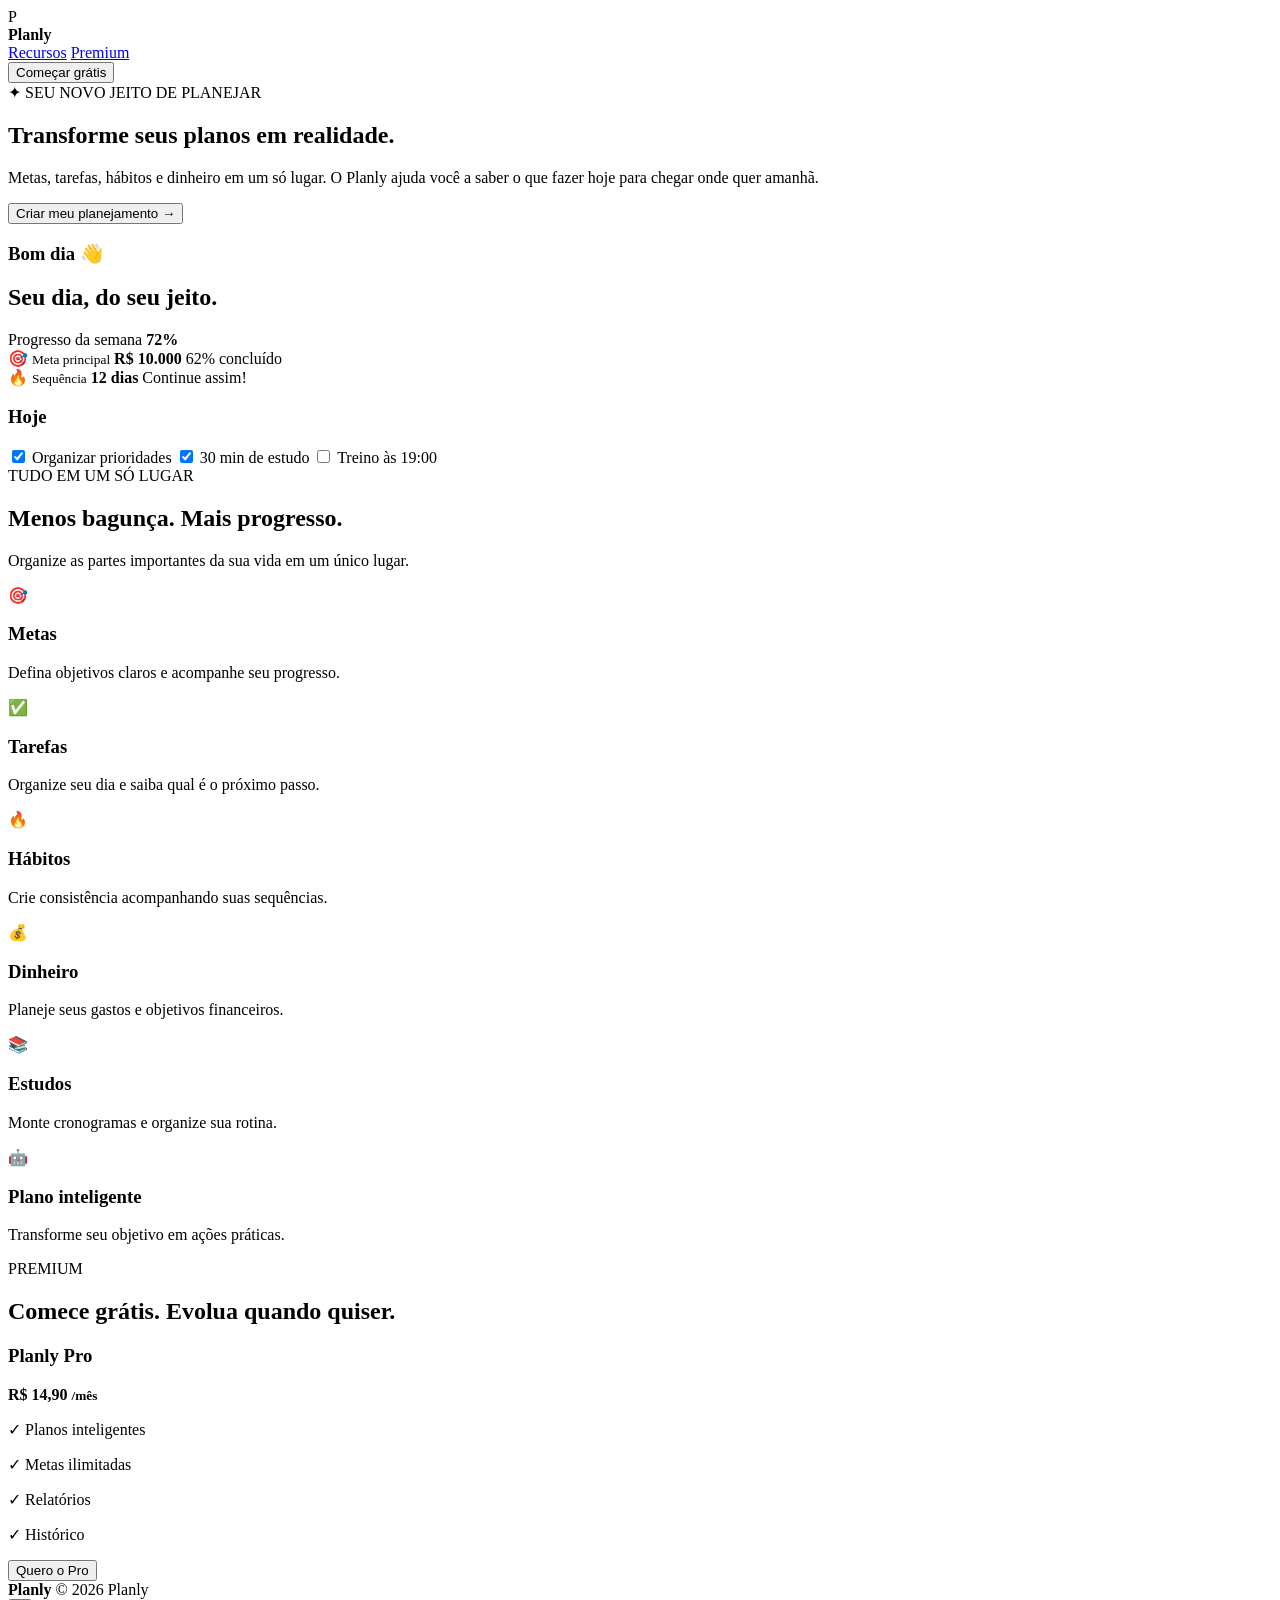
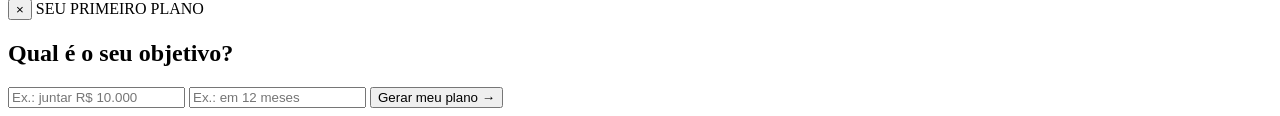
==== index.html @ 81fe8fd7 "Create index.html <!DOCTYPE html> <html lang="pt-BR"> <head>   <meta charset="UTF-8">   <meta na" ====
<!DOCTYPE html>
<html lang="pt-BR">
<head>
  <meta charset="UTF-8">
  <meta name="viewport" content="width=device-width, initial-scale=1.0">
  <title>Planly — Organize. Planeje. Conquiste.</title>
  <link rel="stylesheet" href="style.css">
</head>

<body>

<header>
  <div class="logo">P</div>
  <strong>Planly</strong>

  <nav>
    <a href="#recursos">Recursos</a>
    <a href="#premium">Premium</a>
  </nav>

  <button onclick="abrirPlanner()">Começar grátis</button>
</header>

<section class="hero">

  <div>
    <span class="tag">✦ SEU NOVO JEITO DE PLANEJAR</span>

    <h1>
      Transforme seus planos em
      <span>realidade.</span>
    </h1>

    <p>
      Metas, tarefas, hábitos e dinheiro em um só lugar.
      O Planly ajuda você a saber o que fazer hoje
      para chegar onde quer amanhã.
    </p>

    <button onclick="abrirPlanner()">
      Criar meu planejamento →
    </button>
  </div>

  <div class="dashboard">

    <h3>Bom dia 👋</h3>
    <h2>Seu dia, do seu jeito.</h2>

    <div class="progress">
      <div>
        <span>Progresso da semana</span>
        <b>72%</b>
      </div>

      <div class="bar">
        <div></div>
      </div>
    </div>

    <div class="cards">

      <div class="card">
        🎯
        <small>Meta principal</small>
        <strong>R$ 10.000</strong>
        <span>62% concluído</span>
      </div>

      <div class="card">
        🔥
        <small>Sequência</small>
        <strong>12 dias</strong>
        <span>Continue assim!</span>
      </div>

    </div>

    <h3>Hoje</h3>

    <label>
      <input type="checkbox" checked>
      Organizar prioridades
    </label>

    <label>
      <input type="checkbox" checked>
      30 min de estudo
    </label>

    <label>
      <input type="checkbox">
      Treino às 19:00
    </label>

  </div>

</section>

<section id="recursos">

  <div class="center">
    <span class="tag">TUDO EM UM SÓ LUGAR</span>

    <h2>Menos bagunça. Mais progresso.</h2>

    <p>
      Organize as partes importantes da sua vida
      em um único lugar.
    </p>
  </div>

  <div class="features">

    <article>
      🎯
      <h3>Metas</h3>
      <p>Defina objetivos claros e acompanhe seu progresso.</p>
    </article>

    <article>
      ✅
      <h3>Tarefas</h3>
      <p>Organize seu dia e saiba qual é o próximo passo.</p>
    </article>

    <article>
      🔥
      <h3>Hábitos</h3>
      <p>Crie consistência acompanhando suas sequências.</p>
    </article>

    <article>
      💰
      <h3>Dinheiro</h3>
      <p>Planeje seus gastos e objetivos financeiros.</p>
    </article>

    <article>
      📚
      <h3>Estudos</h3>
      <p>Monte cronogramas e organize sua rotina.</p>
    </article>

    <article>
      🤖
      <h3>Plano inteligente</h3>
      <p>Transforme seu objetivo em ações práticas.</p>
    </article>

  </div>

</section>

<section id="premium" class="pricing">

  <span class="tag">PREMIUM</span>

  <h2>Comece grátis. Evolua quando quiser.</h2>

  <div class="price">

    <h3>Planly Pro</h3>

    <strong>
      R$ 14,90
      <small>/mês</small>
    </strong>

    <p>✓ Planos inteligentes</p>
    <p>✓ Metas ilimitadas</p>
    <p>✓ Relatórios</p>
    <p>✓ Histórico</p>

    <button onclick="alert('Em breve!')">
      Quero o Pro
    </button>

  </div>

</section>

<footer>
  <strong>Planly</strong>
  <span>© 2026 Planly</span>
</footer>


<!-- PLANNER -->

<div id="planner">

  <div class="modal">

    <button class="fechar" onclick="fecharPlanner()">×</button>

    <span class="tag">SEU PRIMEIRO PLANO</span>

    <h2>Qual é o seu objetivo?</h2>

    <input
      id="objetivo"
      placeholder="Ex.: juntar R$ 10.000"
    >

    <input
      id="prazo"
      placeholder="Ex.: em 12 meses"
    >

    <button onclick="gerarPlano()">
      Gerar meu plano →
    </button>

    <div id="resultado"></div>

  </div>

</div>

<script src="script.js"></script>

</body>
</html>
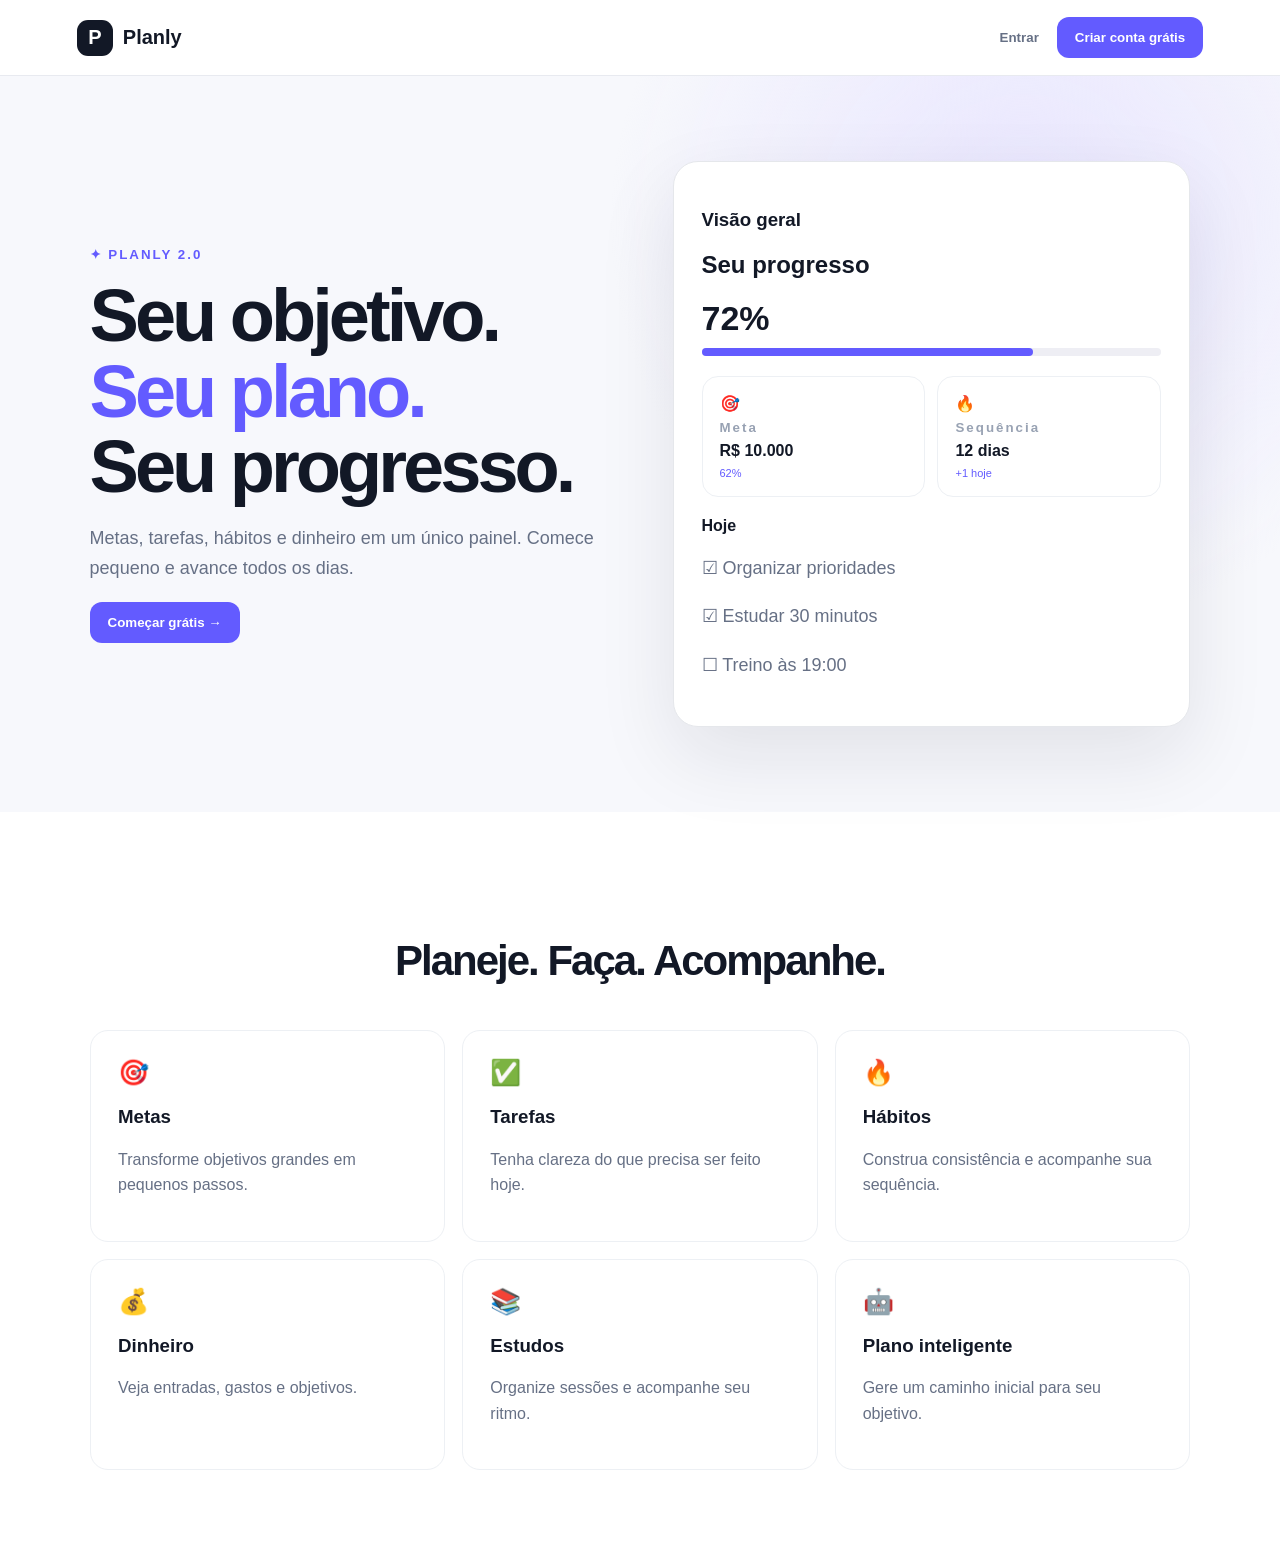
==== commit ad10e0f4: "Add files via upload" ====
--- a/index.html
+++ b/index.html
@@ -1,224 +1,18 @@
-<!DOCTYPE html>
+<!doctype html>
 <html lang="pt-BR">
 <head>
-  <meta charset="UTF-8">
-  <meta name="viewport" content="width=device-width, initial-scale=1.0">
-  <title>Planly — Organize. Planeje. Conquiste.</title>
-  <link rel="stylesheet" href="style.css">
+<meta charset="utf-8"><meta name="viewport" content="width=device-width,initial-scale=1">
+<title>Planly 2.0</title><link rel="stylesheet" href="style.css">
 </head>
-
 <body>
-
-<header>
-  <div class="logo">P</div>
-  <strong>Planly</strong>
-
-  <nav>
-    <a href="#recursos">Recursos</a>
-    <a href="#premium">Premium</a>
-  </nav>
-
-  <button onclick="abrirPlanner()">Começar grátis</button>
-</header>
-
-<section class="hero">
-
-  <div>
-    <span class="tag">✦ SEU NOVO JEITO DE PLANEJAR</span>
-
-    <h1>
-      Transforme seus planos em
-      <span>realidade.</span>
-    </h1>
-
-    <p>
-      Metas, tarefas, hábitos e dinheiro em um só lugar.
-      O Planly ajuda você a saber o que fazer hoje
-      para chegar onde quer amanhã.
-    </p>
-
-    <button onclick="abrirPlanner()">
-      Criar meu planejamento →
-    </button>
-  </div>
-
-  <div class="dashboard">
-
-    <h3>Bom dia 👋</h3>
-    <h2>Seu dia, do seu jeito.</h2>
-
-    <div class="progress">
-      <div>
-        <span>Progresso da semana</span>
-        <b>72%</b>
-      </div>
-
-      <div class="bar">
-        <div></div>
-      </div>
-    </div>
-
-    <div class="cards">
-
-      <div class="card">
-        🎯
-        <small>Meta principal</small>
-        <strong>R$ 10.000</strong>
-        <span>62% concluído</span>
-      </div>
-
-      <div class="card">
-        🔥
-        <small>Sequência</small>
-        <strong>12 dias</strong>
-        <span>Continue assim!</span>
-      </div>
-
-    </div>
-
-    <h3>Hoje</h3>
-
-    <label>
-      <input type="checkbox" checked>
-      Organizar prioridades
-    </label>
-
-    <label>
-      <input type="checkbox" checked>
-      30 min de estudo
-    </label>
-
-    <label>
-      <input type="checkbox">
-      Treino às 19:00
-    </label>
-
-  </div>
-
-</section>
-
-<section id="recursos">
-
-  <div class="center">
-    <span class="tag">TUDO EM UM SÓ LUGAR</span>
-
-    <h2>Menos bagunça. Mais progresso.</h2>
-
-    <p>
-      Organize as partes importantes da sua vida
-      em um único lugar.
-    </p>
-  </div>
-
-  <div class="features">
-
-    <article>
-      🎯
-      <h3>Metas</h3>
-      <p>Defina objetivos claros e acompanhe seu progresso.</p>
-    </article>
-
-    <article>
-      ✅
-      <h3>Tarefas</h3>
-      <p>Organize seu dia e saiba qual é o próximo passo.</p>
-    </article>
-
-    <article>
-      🔥
-      <h3>Hábitos</h3>
-      <p>Crie consistência acompanhando suas sequências.</p>
-    </article>
-
-    <article>
-      💰
-      <h3>Dinheiro</h3>
-      <p>Planeje seus gastos e objetivos financeiros.</p>
-    </article>
-
-    <article>
-      📚
-      <h3>Estudos</h3>
-      <p>Monte cronogramas e organize sua rotina.</p>
-    </article>
-
-    <article>
-      🤖
-      <h3>Plano inteligente</h3>
-      <p>Transforme seu objetivo em ações práticas.</p>
-    </article>
-
-  </div>
-
-</section>
-
-<section id="premium" class="pricing">
-
-  <span class="tag">PREMIUM</span>
-
-  <h2>Comece grátis. Evolua quando quiser.</h2>
-
-  <div class="price">
-
-    <h3>Planly Pro</h3>
-
-    <strong>
-      R$ 14,90
-      <small>/mês</small>
-    </strong>
-
-    <p>✓ Planos inteligentes</p>
-    <p>✓ Metas ilimitadas</p>
-    <p>✓ Relatórios</p>
-    <p>✓ Histórico</p>
-
-    <button onclick="alert('Em breve!')">
-      Quero o Pro
-    </button>
-
-  </div>
-
-</section>
-
-<footer>
-  <strong>Planly</strong>
-  <span>© 2026 Planly</span>
-</footer>
-
-
-<!-- PLANNER -->
-
-<div id="planner">
-
-  <div class="modal">
-
-    <button class="fechar" onclick="fecharPlanner()">×</button>
-
-    <span class="tag">SEU PRIMEIRO PLANO</span>
-
-    <h2>Qual é o seu objetivo?</h2>
-
-    <input
-      id="objetivo"
-      placeholder="Ex.: juntar R$ 10.000"
-    >
-
-    <input
-      id="prazo"
-      placeholder="Ex.: em 12 meses"
-    >
-
-    <button onclick="gerarPlano()">
-      Gerar meu plano →
-    </button>
-
-    <div id="resultado"></div>
-
-  </div>
-
+<div id="landing">
+<header><a class="brand"><b>P</b> Planly</a><div><button class="ghost" onclick="auth('login')">Entrar</button><button onclick="auth('signup')">Criar conta grátis</button></div></header>
+<section class="hero"><div><small>✦ PLANLY 2.0</small><h1>Seu objetivo.<br><span>Seu plano.</span><br>Seu progresso.</h1><p>Metas, tarefas, hábitos e dinheiro em um único painel. Comece pequeno e avance todos os dias.</p><button onclick="auth('signup')">Começar grátis →</button></div><div class="preview"><h3>Visão geral</h3><h2>Seu progresso</h2><strong>72%</strong><div class="bar"><i></i></div><div class="cards"><div>🎯<small>Meta</small><b>R$ 10.000</b><em>62%</em></div><div>🔥<small>Sequência</small><b>12 dias</b><em>+1 hoje</em></div></div><b>Hoje</b><p>☑ Organizar prioridades</p><p>☑ Estudar 30 minutos</p><p>☐ Treino às 19:00</p></div></section>
+<section class="features"><h2>Planeje. Faça. Acompanhe.</h2><div class="grid"><article>🎯<h3>Metas</h3><p>Transforme objetivos grandes em pequenos passos.</p></article><article>✅<h3>Tarefas</h3><p>Tenha clareza do que precisa ser feito hoje.</p></article><article>🔥<h3>Hábitos</h3><p>Construa consistência e acompanhe sua sequência.</p></article><article>💰<h3>Dinheiro</h3><p>Veja entradas, gastos e objetivos.</p></article><article>📚<h3>Estudos</h3><p>Organize sessões e acompanhe seu ritmo.</p></article><article>🤖<h3>Plano inteligente</h3><p>Gere um caminho inicial para seu objetivo.</p></article></div></section>
 </div>
 
-<script src="script.js"></script>
+<div id="auth" class="hidden"><div class="authbox"><button class="back" onclick="landing()">← Voltar</button><div class="brand"><b>P</b> Planly</div><div id="signup"><small>COMECE AGORA</small><h2>Crie sua conta</h2><p>Na primeira versão, seus dados ficam salvos neste dispositivo.</p><input id="name" placeholder="Seu nome"><input id="email" placeholder="Seu e-mail"><input id="pass" type="password" placeholder="Senha"><button onclick="signup()">Criar minha conta</button><p>Já tem conta? <a onclick="auth('login')">Entrar</a></p></div><div id="login" class="hidden"><small>BEM-VINDO DE VOLTA</small><h2>Entrar no Planly</h2><input id="le" placeholder="Seu e-mail"><input id="lp" type="password" placeholder="Senha"><button onclick="login()">Entrar</button><p>Ainda não tem conta? <a onclick="auth('signup')">Criar conta</a></p></div></div></div>
 
-</body>
-</html>
+<div id="app" class="hidden"><aside><div class="brand"><b>P</b> Planly</div><nav><button onclick="view('home')">⌂ Visão geral</button><button onclick="view('tasks')">✓ Tarefas</button><button onclick="view('goals')">🎯 Metas</button><button onclick="view('habits')">🔥 Hábitos</button><button onclick="view('money')">💰 Dinheiro</button></nav><button class="logout" onclick="logout()">↪ Sair</button></aside><main><header class="apphead"><div><small id="hello"></small><h1 id="title">Visão geral</h1></div><b id="user"></b></header><div id="content"></div></main></div>
+<div id="modal" class="hidden modal"><div class="modalbox"><button class="close" onclick="closeModal()">×</button><small>PLANO INTELIGENTE</small><h2>Qual objetivo você quer conquistar?</h2><input id="goal" placeholder="Ex.: juntar R$ 10.000"><input id="deadline" placeholder="Ex.: em 12 meses"><button onclick="plan()">Gerar meu plano →</button><div id="result"></div></div></div>
+<script src="script.js"></script></body></html>
--- a/style.css
+++ b/style.css
@@ -0,0 +1 @@
+*{box-sizing:border-box}body{margin:0;font-family:Inter,Arial,sans-serif;color:#121826;background:#f7f8fc}button{border:0;border-radius:12px;padding:13px 18px;background:#635bff;color:#fff;font-weight:800;cursor:pointer}.hidden{display:none!important}.brand{display:flex;align-items:center;gap:10px;font-weight:800;font-size:20px}.brand b{display:grid;place-items:center;width:36px;height:36px;border-radius:11px;background:#121826;color:#fff}header{height:76px;background:#fff;border-bottom:1px solid #e8eaf0;padding:0 6%;display:flex;align-items:center;justify-content:space-between}.ghost,.back{background:none;color:#667085}.hero{min-height:670px;padding:85px 7%;display:grid;grid-template-columns:1fr 1fr;gap:65px;align-items:center;background:radial-gradient(circle at 80% 20%,#e8e5ff,transparent 35%),#f7f8fc}.hero small,.features>h2,.authbox small,.modalbox small{color:#635bff;font-weight:800;letter-spacing:2px}.hero h1{font-size:clamp(45px,6vw,74px);line-height:1.02;letter-spacing:-4px;margin:15px 0}.hero h1 span{color:#635bff}.hero p{color:#667085;font-size:18px;line-height:1.7;max-width:590px}.preview{background:#fff;border:1px solid #e5e7eb;border-radius:25px;padding:28px;box-shadow:0 30px 80px #11182718}.preview strong{font-size:34px}.bar{height:8px;background:#eeeef4;border-radius:20px;margin:10px 0 20px}.bar i{display:block;width:72%;height:100%;background:#635bff;border-radius:20px}.cards{display:grid;grid-template-columns:1fr 1fr;gap:12px;margin:20px 0}.cards div{padding:17px;border:1px solid #edf0f4;border-radius:16px}.cards small,.cards b,.cards em{display:block;margin-top:7px}.cards small{color:#98a2b3}.cards em{color:#635bff;font-size:11px;font-style:normal}.features{padding:90px 7%;background:#fff;text-align:center}.features>h2{font-size:42px;color:#121826;letter-spacing:-2px;margin-bottom:45px}.grid{max-width:1100px;margin:auto;display:grid;grid-template-columns:repeat(3,1fr);gap:17px;text-align:left}.grid article{padding:27px;border:1px solid #edf0f4;border-radius:18px}.grid article:first-line{font-size:25px}.grid p{color:#667085;line-height:1.6}.authbox{background:#fff;width:min(450px,92%);padding:35px;border-radius:24px;box-shadow:0 25px 70px #11182712}.authbox h2{font-size:31px}.authbox input,.modalbox input{display:block;width:100%;padding:14px;margin:7px 0;border:1px solid #dfe3ea;border-radius:12px}.authbox button:not(.back){width:100%;margin-top:7px}.authbox a{color:#635bff;font-weight:700;cursor:pointer}.authbox{margin:auto}.authbox .brand{justify-content:center;margin-bottom:30px}.authbox .back{width:auto!important;text-align:left;margin-bottom:20px}.authbox>div{margin-top:10px}#auth{min-height:100vh;display:grid;place-items:center}.app{min-height:100vh;display:flex}.app aside{width:235px;background:#fff;border-right:1px solid #e8eaf0;padding:25px 16px;display:flex;flex-direction:column}.app aside nav{display:grid;gap:6px;margin-top:45px}.app aside nav button{background:none;color:#667085;text-align:left}.app aside nav button:hover{background:#eeecff;color:#635bff}.logout{margin-top:auto;background:none;color:#98a2b3;text-align:left}.app main{flex:1;padding:32px 5%}.apphead{padding:0;background:none;border:0;height:auto}.apphead h1{margin:6px 0 28px}.apphead small{color:#98a2b3}.panelgrid{display:grid;grid-template-columns:repeat(3,1fr);gap:15px}.panel{background:#fff;border:1px solid #e7e9ef;border-radius:18px;padding:22px}.panel strong{font-size:27px;display:block;margin:8px 0}.row{padding:12px 0;border-bottom:1px solid #eef0f4;display:flex;justify-content:space-between;gap:10px;font-size:13px}.row:last-child{border:0}.add{padding:8px 11px}.twocol{display:grid;grid-template-columns:1.2fr .8fr;gap:15px;margin-top:15px}.modal{position:fixed;inset:0;background:#11182788;display:grid;place-items:center;padding:20px}.modalbox{background:#fff;width:min(500px,100%);padding:32px;border-radius:24px;position:relative}.modalbox button:not(.close){width:100%;margin-top:7px}.close{position:absolute;right:15px;top:10px;background:none;color:#667085;font-size:28px}.modalbox p{color:#667085}@media(max-width:800px){.hero{grid-template-columns:1fr;padding:60px 5%}.grid{grid-template-columns:1fr 1fr}.app aside{width:70px}.app aside .brand{justify-content:center}.app aside .brand{font-size:0}.app aside .brand b{font-size:20px}.app aside nav button{font-size:0;text-align:center}.app main{padding:25px 4%}.panelgrid{grid-template-columns:1fr 1fr}.twocol{grid-template-columns:1fr}}@media(max-width:520px){.grid,.panelgrid{grid-template-columns:1fr}.hero h1{font-size:44px}.topbar .ghost{display:none}.cards{grid-template-columns:1fr}}
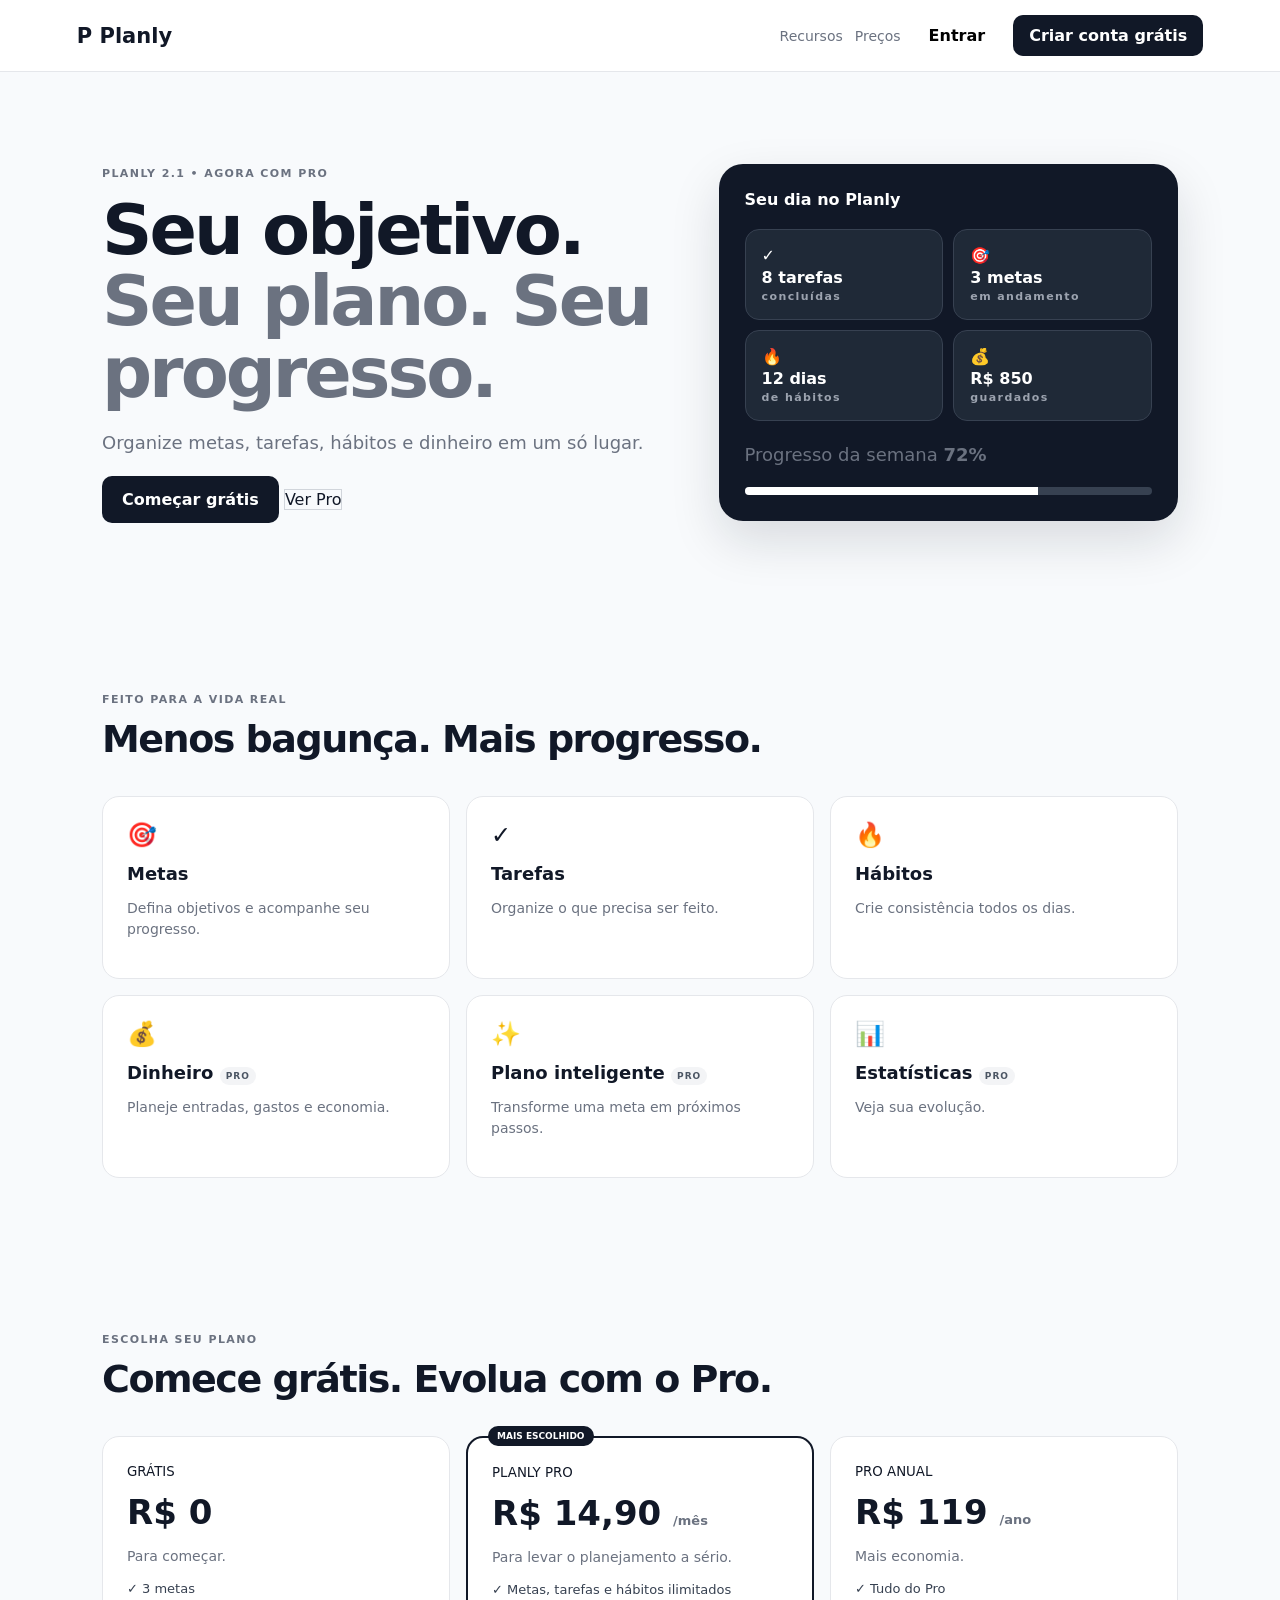
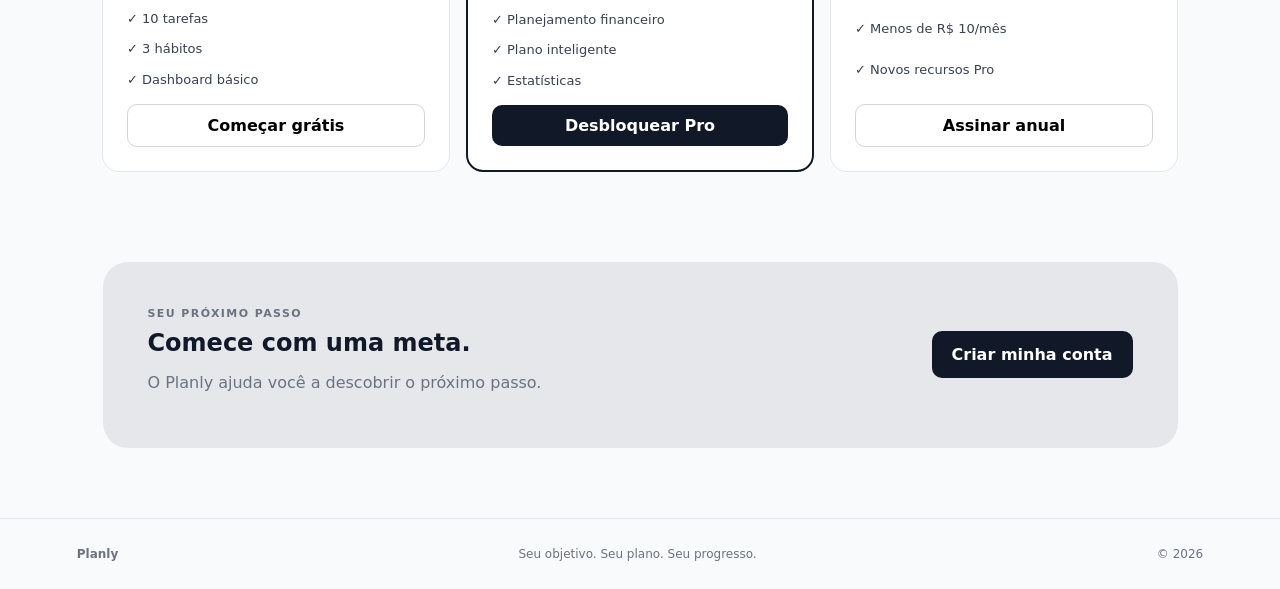
==== commit c3a8a955: "Add files via upload" ====
--- a/index.html
+++ b/index.html
@@ -1,18 +1,8 @@
-<!doctype html>
-<html lang="pt-BR">
-<head>
-<meta charset="utf-8"><meta name="viewport" content="width=device-width,initial-scale=1">
-<title>Planly 2.0</title><link rel="stylesheet" href="style.css">
-</head>
-<body>
-<div id="landing">
-<header><a class="brand"><b>P</b> Planly</a><div><button class="ghost" onclick="auth('login')">Entrar</button><button onclick="auth('signup')">Criar conta grátis</button></div></header>
-<section class="hero"><div><small>✦ PLANLY 2.0</small><h1>Seu objetivo.<br><span>Seu plano.</span><br>Seu progresso.</h1><p>Metas, tarefas, hábitos e dinheiro em um único painel. Comece pequeno e avance todos os dias.</p><button onclick="auth('signup')">Começar grátis →</button></div><div class="preview"><h3>Visão geral</h3><h2>Seu progresso</h2><strong>72%</strong><div class="bar"><i></i></div><div class="cards"><div>🎯<small>Meta</small><b>R$ 10.000</b><em>62%</em></div><div>🔥<small>Sequência</small><b>12 dias</b><em>+1 hoje</em></div></div><b>Hoje</b><p>☑ Organizar prioridades</p><p>☑ Estudar 30 minutos</p><p>☐ Treino às 19:00</p></div></section>
-<section class="features"><h2>Planeje. Faça. Acompanhe.</h2><div class="grid"><article>🎯<h3>Metas</h3><p>Transforme objetivos grandes em pequenos passos.</p></article><article>✅<h3>Tarefas</h3><p>Tenha clareza do que precisa ser feito hoje.</p></article><article>🔥<h3>Hábitos</h3><p>Construa consistência e acompanhe sua sequência.</p></article><article>💰<h3>Dinheiro</h3><p>Veja entradas, gastos e objetivos.</p></article><article>📚<h3>Estudos</h3><p>Organize sessões e acompanhe seu ritmo.</p></article><article>🤖<h3>Plano inteligente</h3><p>Gere um caminho inicial para seu objetivo.</p></article></div></section>
-</div>
-
-<div id="auth" class="hidden"><div class="authbox"><button class="back" onclick="landing()">← Voltar</button><div class="brand"><b>P</b> Planly</div><div id="signup"><small>COMECE AGORA</small><h2>Crie sua conta</h2><p>Na primeira versão, seus dados ficam salvos neste dispositivo.</p><input id="name" placeholder="Seu nome"><input id="email" placeholder="Seu e-mail"><input id="pass" type="password" placeholder="Senha"><button onclick="signup()">Criar minha conta</button><p>Já tem conta? <a onclick="auth('login')">Entrar</a></p></div><div id="login" class="hidden"><small>BEM-VINDO DE VOLTA</small><h2>Entrar no Planly</h2><input id="le" placeholder="Seu e-mail"><input id="lp" type="password" placeholder="Senha"><button onclick="login()">Entrar</button><p>Ainda não tem conta? <a onclick="auth('signup')">Criar conta</a></p></div></div></div>
-
-<div id="app" class="hidden"><aside><div class="brand"><b>P</b> Planly</div><nav><button onclick="view('home')">⌂ Visão geral</button><button onclick="view('tasks')">✓ Tarefas</button><button onclick="view('goals')">🎯 Metas</button><button onclick="view('habits')">🔥 Hábitos</button><button onclick="view('money')">💰 Dinheiro</button></nav><button class="logout" onclick="logout()">↪ Sair</button></aside><main><header class="apphead"><div><small id="hello"></small><h1 id="title">Visão geral</h1></div><b id="user"></b></header><div id="content"></div></main></div>
-<div id="modal" class="hidden modal"><div class="modalbox"><button class="close" onclick="closeModal()">×</button><small>PLANO INTELIGENTE</small><h2>Qual objetivo você quer conquistar?</h2><input id="goal" placeholder="Ex.: juntar R$ 10.000"><input id="deadline" placeholder="Ex.: em 12 meses"><button onclick="plan()">Gerar meu plano →</button><div id="result"></div></div></div>
-<script src="script.js"></script></body></html>+<!doctype html><html lang="pt-BR"><head><meta charset="UTF-8"><meta name="viewport" content="width=device-width,initial-scale=1"><title>Planly 2.1</title><link rel="stylesheet" href="style.css"></head><body>
+<header><a class="logo" href="#inicio">P Planly</a><nav><a href="#recursos">Recursos</a><a href="#precos">Preços</a><button onclick="openAuth('login')">Entrar</button><button class="primary" onclick="openAuth('signup')">Criar conta grátis</button></nav></header>
+<main id="inicio"><section class="hero"><div><small>PLANLY 2.1 • AGORA COM PRO</small><h1>Seu objetivo.<br><span>Seu plano. Seu progresso.</span></h1><p>Organize metas, tarefas, hábitos e dinheiro em um só lugar.</p><button class="primary big" onclick="openAuth('signup')">Começar grátis</button> <a class="btn" href="#precos">Ver Pro</a></div><div class="preview"><b>Seu dia no Planly</b><div class="stats"><div>✓<strong>8 tarefas</strong><small>concluídas</small></div><div>🎯<strong>3 metas</strong><small>em andamento</small></div><div>🔥<strong>12 dias</strong><small>de hábitos</small></div><div>💰<strong>R$ 850</strong><small>guardados</small></div></div><p>Progresso da semana <b>72%</b></p><div class="bar"><i></i></div></div></section>
+<section id="recursos" class="section"><small>FEITO PARA A VIDA REAL</small><h2>Menos bagunça. Mais progresso.</h2><div class="grid"><article>🎯<h3>Metas</h3><p>Defina objetivos e acompanhe seu progresso.</p></article><article>✓<h3>Tarefas</h3><p>Organize o que precisa ser feito.</p></article><article>🔥<h3>Hábitos</h3><p>Crie consistência todos os dias.</p></article><article>💰<h3>Dinheiro <em>PRO</em></h3><p>Planeje entradas, gastos e economia.</p></article><article>✨<h3>Plano inteligente <em>PRO</em></h3><p>Transforme uma meta em próximos passos.</p></article><article>📊<h3>Estatísticas <em>PRO</em></h3><p>Veja sua evolução.</p></article></div></section>
+<section id="precos" class="section pricing"><small>ESCOLHA SEU PLANO</small><h2>Comece grátis. Evolua com o Pro.</h2><div class="prices"><article><small>GRÁTIS</small><h3>R$ 0</h3><p>Para começar.</p><ul><li>✓ 3 metas</li><li>✓ 10 tarefas</li><li>✓ 3 hábitos</li><li>✓ Dashboard básico</li></ul><button class="btn full" onclick="openAuth('signup')">Começar grátis</button></article><article class="featured"><label>MAIS ESCOLHIDO</label><small>PLANLY PRO</small><h3>R$ 14,90 <i>/mês</i></h3><p>Para levar o planejamento a sério.</p><ul><li>✓ Metas, tarefas e hábitos ilimitados</li><li>✓ Planejamento financeiro</li><li>✓ Plano inteligente</li><li>✓ Estatísticas</li></ul><button class="primary full" onclick="checkout('monthly')">Desbloquear Pro</button></article><article><small>PRO ANUAL</small><h3>R$ 119 <i>/ano</i></h3><p>Mais economia.</p><ul><li>✓ Tudo do Pro</li><li>✓ Menos de R$ 10/mês</li><li>✓ Novos recursos Pro</li></ul><button class="btn full" onclick="checkout('annual')">Assinar anual</button></article></div></section>
+<section class="cta"><div><small>SEU PRÓXIMO PASSO</small><h2>Comece com uma meta.</h2><p>O Planly ajuda você a descobrir o próximo passo.</p></div><button class="primary big" onclick="openAuth('signup')">Criar minha conta</button></section></main>
+<footer><b>Planly</b><span>Seu objetivo. Seu plano. Seu progresso.</span><span>© 2026</span></footer>
+<div id="modal" class="modal"><div class="box"><button class="x" onclick="closeAuth()">×</button><div id="auth"></div></div></div><div id="toast"></div><script src="script.js"></script></body></html>
--- a/style.css
+++ b/style.css
@@ -1 +1 @@
-*{box-sizing:border-box}body{margin:0;font-family:Inter,Arial,sans-serif;color:#121826;background:#f7f8fc}button{border:0;border-radius:12px;padding:13px 18px;background:#635bff;color:#fff;font-weight:800;cursor:pointer}.hidden{display:none!important}.brand{display:flex;align-items:center;gap:10px;font-weight:800;font-size:20px}.brand b{display:grid;place-items:center;width:36px;height:36px;border-radius:11px;background:#121826;color:#fff}header{height:76px;background:#fff;border-bottom:1px solid #e8eaf0;padding:0 6%;display:flex;align-items:center;justify-content:space-between}.ghost,.back{background:none;color:#667085}.hero{min-height:670px;padding:85px 7%;display:grid;grid-template-columns:1fr 1fr;gap:65px;align-items:center;background:radial-gradient(circle at 80% 20%,#e8e5ff,transparent 35%),#f7f8fc}.hero small,.features>h2,.authbox small,.modalbox small{color:#635bff;font-weight:800;letter-spacing:2px}.hero h1{font-size:clamp(45px,6vw,74px);line-height:1.02;letter-spacing:-4px;margin:15px 0}.hero h1 span{color:#635bff}.hero p{color:#667085;font-size:18px;line-height:1.7;max-width:590px}.preview{background:#fff;border:1px solid #e5e7eb;border-radius:25px;padding:28px;box-shadow:0 30px 80px #11182718}.preview strong{font-size:34px}.bar{height:8px;background:#eeeef4;border-radius:20px;margin:10px 0 20px}.bar i{display:block;width:72%;height:100%;background:#635bff;border-radius:20px}.cards{display:grid;grid-template-columns:1fr 1fr;gap:12px;margin:20px 0}.cards div{padding:17px;border:1px solid #edf0f4;border-radius:16px}.cards small,.cards b,.cards em{display:block;margin-top:7px}.cards small{color:#98a2b3}.cards em{color:#635bff;font-size:11px;font-style:normal}.features{padding:90px 7%;background:#fff;text-align:center}.features>h2{font-size:42px;color:#121826;letter-spacing:-2px;margin-bottom:45px}.grid{max-width:1100px;margin:auto;display:grid;grid-template-columns:repeat(3,1fr);gap:17px;text-align:left}.grid article{padding:27px;border:1px solid #edf0f4;border-radius:18px}.grid article:first-line{font-size:25px}.grid p{color:#667085;line-height:1.6}.authbox{background:#fff;width:min(450px,92%);padding:35px;border-radius:24px;box-shadow:0 25px 70px #11182712}.authbox h2{font-size:31px}.authbox input,.modalbox input{display:block;width:100%;padding:14px;margin:7px 0;border:1px solid #dfe3ea;border-radius:12px}.authbox button:not(.back){width:100%;margin-top:7px}.authbox a{color:#635bff;font-weight:700;cursor:pointer}.authbox{margin:auto}.authbox .brand{justify-content:center;margin-bottom:30px}.authbox .back{width:auto!important;text-align:left;margin-bottom:20px}.authbox>div{margin-top:10px}#auth{min-height:100vh;display:grid;place-items:center}.app{min-height:100vh;display:flex}.app aside{width:235px;background:#fff;border-right:1px solid #e8eaf0;padding:25px 16px;display:flex;flex-direction:column}.app aside nav{display:grid;gap:6px;margin-top:45px}.app aside nav button{background:none;color:#667085;text-align:left}.app aside nav button:hover{background:#eeecff;color:#635bff}.logout{margin-top:auto;background:none;color:#98a2b3;text-align:left}.app main{flex:1;padding:32px 5%}.apphead{padding:0;background:none;border:0;height:auto}.apphead h1{margin:6px 0 28px}.apphead small{color:#98a2b3}.panelgrid{display:grid;grid-template-columns:repeat(3,1fr);gap:15px}.panel{background:#fff;border:1px solid #e7e9ef;border-radius:18px;padding:22px}.panel strong{font-size:27px;display:block;margin:8px 0}.row{padding:12px 0;border-bottom:1px solid #eef0f4;display:flex;justify-content:space-between;gap:10px;font-size:13px}.row:last-child{border:0}.add{padding:8px 11px}.twocol{display:grid;grid-template-columns:1.2fr .8fr;gap:15px;margin-top:15px}.modal{position:fixed;inset:0;background:#11182788;display:grid;place-items:center;padding:20px}.modalbox{background:#fff;width:min(500px,100%);padding:32px;border-radius:24px;position:relative}.modalbox button:not(.close){width:100%;margin-top:7px}.close{position:absolute;right:15px;top:10px;background:none;color:#667085;font-size:28px}.modalbox p{color:#667085}@media(max-width:800px){.hero{grid-template-columns:1fr;padding:60px 5%}.grid{grid-template-columns:1fr 1fr}.app aside{width:70px}.app aside .brand{justify-content:center}.app aside .brand{font-size:0}.app aside .brand b{font-size:20px}.app aside nav button{font-size:0;text-align:center}.app main{padding:25px 4%}.panelgrid{grid-template-columns:1fr 1fr}.twocol{grid-template-columns:1fr}}@media(max-width:520px){.grid,.panelgrid{grid-template-columns:1fr}.hero h1{font-size:44px}.topbar .ghost{display:none}.cards{grid-template-columns:1fr}}+*{box-sizing:border-box}body{margin:0;font-family:system-ui,-apple-system,sans-serif;background:#f8fafc;color:#111827}a{text-decoration:none;color:inherit}button{font:inherit;cursor:pointer;border:0;border-radius:10px;padding:11px 16px;font-weight:750;background:#fff}header{height:72px;background:#fff;border-bottom:1px solid #e5e7eb;display:flex;align-items:center;justify-content:space-between;padding:0 6%;position:sticky;top:0;z-index:5}.logo{font-size:21px;font-weight:900}nav{display:flex;gap:12px;align-items:center}nav a{font-size:14px;color:#6b7280}.primary{background:#111827;color:#fff}.btn{border:1px solid #d1d5db}.big{padding:14px 20px}.hero{max-width:1120px;margin:auto;padding:90px 22px;display:grid;grid-template-columns:1.1fr .9fr;gap:55px;align-items:center}.hero small,.section>small,.cta small{font-size:11px;letter-spacing:1.4px;font-weight:900;color:#6b7280}.hero h1{font-size:clamp(44px,6vw,70px);line-height:1.02;letter-spacing:-3px;margin:14px 0 20px}.hero h1 span{color:#6b7280}.hero p{font-size:18px;color:#6b7280;line-height:1.6}.preview{background:#111827;color:#fff;border-radius:24px;padding:26px;box-shadow:0 20px 50px #11182722}.stats{display:grid;grid-template-columns:1fr 1fr;gap:10px;margin:20px 0}.stats div{background:#1f2937;border:1px solid #374151;padding:16px;border-radius:14px;display:grid;gap:3px}.stats small{color:#9ca3af}.bar{height:8px;background:#374151;border-radius:9px;overflow:hidden}.bar i{display:block;width:72%;height:100%;background:#fff}.section{max-width:1120px;margin:auto;padding:75px 22px}.section>h2{font-size:38px;letter-spacing:-1.5px;margin:10px 0 35px}.grid,.prices{display:grid;grid-template-columns:repeat(3,1fr);gap:16px}.grid article,.prices article{background:#fff;border:1px solid #e5e7eb;border-radius:17px;padding:24px}.grid article{font-size:24px}.grid h3{font-size:18px;margin:14px 0 7px}.grid p,.prices p{color:#6b7280;line-height:1.5;font-size:14px}.grid em{font-style:normal;font-size:9px;letter-spacing:1px;background:#f3f4f6;padding:4px 6px;border-radius:20px;color:#4b5563}.prices article{position:relative}.prices .featured{border:2px solid #111827}.prices label{position:absolute;top:-12px;left:20px;background:#111827;color:#fff;padding:5px 9px;border-radius:20px;font-size:9px;font-weight:900}.prices h3{font-size:34px;margin:12px 0}.prices h3 i{font-size:13px;color:#6b7280;font-style:normal}.prices ul{list-style:none;padding:0;display:grid;gap:11px;color:#374151;font-size:13px;min-height:110px}.full{width:100%}.cta{max-width:1075px;margin:15px auto 70px;padding:40px 45px;background:#e5e7eb;border-radius:25px;display:flex;justify-content:space-between;align-items:center}.cta h2{margin:8px 0}.cta p{color:#6b7280}footer{border-top:1px solid #e5e7eb;padding:28px 6%;display:flex;justify-content:space-between;color:#6b7280;font-size:12px}.modal{display:none;position:fixed;inset:0;background:#11182788;place-items:center;padding:20px;z-index:20}.modal.show{display:grid}.box{background:#fff;border-radius:18px;padding:28px;width:min(420px,100%);position:relative}.x{position:absolute;right:10px;top:6px;font-size:28px;background:none}.form{display:grid;gap:12px}.form input{width:100%;padding:12px;border:1px solid #d1d5db;border-radius:9px;margin-top:5px}.form label{font-size:12px;font-weight:800}.switch{text-align:center;margin-top:15px;font-size:13px;color:#6b7280}.switch button{padding:0;background:none}.toast{position:fixed;bottom:20px;left:50%;transform:translate(-50%,100px);background:#111827;color:#fff;padding:12px 16px;border-radius:9px;opacity:0;transition:.2s;z-index:30}.toast.show{transform:translate(-50%,0);opacity:1}@media(max-width:800px){header{padding:0 15px}nav>a{display:none}.hero{grid-template-columns:1fr;padding-top:55px}.grid,.prices{grid-template-columns:1fr}.cta{margin:15px 18px 50px;display:block}.cta button{margin-top:18px}.hero h1{letter-spacing:-2px}.hero .btn,.hero .primary{display:inline-block;margin-top:8px}}
